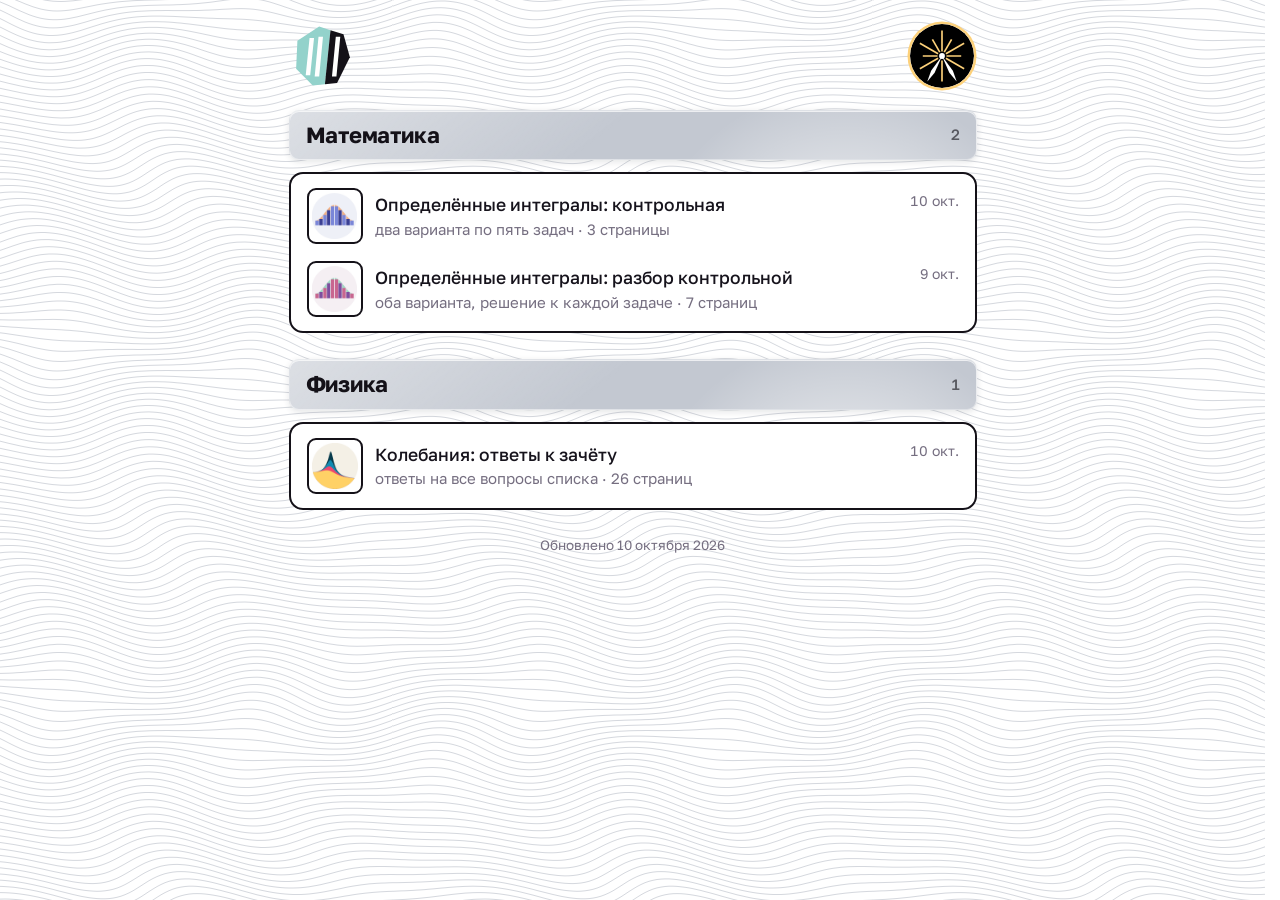
==== index.html @ 80a61cd0 "11-1: логотип «Кристалл» — плоский, гранёный, три прорези; третья единица на чёрной грани Co-Authore" ====
<!doctype html>
<html lang="ru">
<head>
<meta charset="utf-8">
<meta name="viewport" content="width=device-width, initial-scale=1, viewport-fit=cover">
<!-- Сайт для класса, ссылка ходит по чату: искать его поисковикам незачем. -->
<meta name="robots" content="noindex, nofollow">
<!-- Тема одна, светлая, как у «Лучезарности»: «only light» — чтобы Chrome
     на Android с тёмным режимом не перекрашивал страницу сам. -->
<meta name="color-scheme" content="only light">
<meta name="theme-color" content="#FFFFFF">
<title>11-1</title>
<!-- Логотип «Кристалл» (10.10.2026): плоский гранёный многоугольник,
     без круга, градиентов и тени. Косая грань делит его на бирюзу
     #93D2CB и чёрный; в бирюзе прорезаны две единицы, в чёрном — третья:
     грань стоит на месте дефиса в «11-1». Прорези залиты белым, а не
     вырезаны: сквозь дыры просвечивал бы муар. Иконка для домашнего
     экрана — тот же рисунок на белом квадрате.
     До него в тот же день были «Медаль» на чёрном, Bonum на платине,
     плоская бирюза в рамке и круг-плашка с бликом. -->
<link rel="icon" href="assets/logo.svg" type="image/svg+xml">
<link rel="apple-touch-icon" href="assets/icons/apple-touch-icon.png">
<link rel="preload" href="assets/fonts/golos-cyrillic.woff2" as="font" type="font/woff2" crossorigin>
<link rel="stylesheet" href="assets/style.css?v=7">
</head>
<body>
<div class="wrap">
  <header class="topbar">
    <!-- Оба логотипа — кнопки, а не ссылки: нажатие страницу не
         перезагружает (владелец, 10.10.2026), а только запускает
         анимацию. Рисунки встроены в разметку: приходят вместе со
         страницей и не мигают пустым местом. -->
    <button class="logo kristall-btn" type="button" aria-label="11-1">
      <!-- Тот же рисунок, что assets/logo.svg. -->
      <svg class="brand-logo kristall" viewBox="0 0 100 100" aria-hidden="true" focusable="false">
        <g transform="translate(-2 0)">
          <path fill="#93D2CB" d="M46 4L63.7 9.6L55 94L36 96L10 70L12 26Z"/>
          <path fill="#141118" d="M63.7 9.6L84 16L94 52L74 92L55 94Z"/>
          <path fill="#FFFFFF" d="M25 80L32 80L38 22L31 22ZM39 82L46 82L52 20L45 20ZM66 82L73 82L79 20L72 20Z"/>
        </g>
      </svg>
    </button>
    <!-- Надписи рядом с логотипами нет (владелец, 10.10.2026): 11-1 —
         в самом логотипе, тремя прорезями. Заголовок остаётся для
         читалки экрана. -->
    <h1 class="sr-only">11-1 — работы и разборы для класса</h1>
    <!-- Знак «Лучезарности» — справа, как в шапке контрольной: он стоит
         на всём, что делает владелец. Эталон — manim/kanal/logo.svg
         в knowledge, перенесён как есть. При нажатии лучи вспыхивают —
         та же анимация, что на самой «Лучезарности». -->
    <button class="logo znak-btn" type="button" aria-label="Лучезарность">
      <svg class="brand-logo znak" viewBox="0 0 100 100" aria-hidden="true" focusable="false">
        <circle cx="50" cy="50" r="50" fill="#000"/>
        <g class="znak-rays" stroke="#FDD17A" stroke-width="2.6">
          <line x1="50.0" y1="57.0" x2="50.0" y2="90.0"/>
          <line x1="56.1" y1="53.5" x2="84.6" y2="70.0"/>
          <line x1="57.0" y1="50.0" x2="80.0" y2="50.0"/>
          <line x1="56.1" y1="46.5" x2="84.6" y2="30.0"/>
          <line x1="53.5" y1="43.9" x2="65.0" y2="24.0"/>
          <line x1="50.0" y1="43.0" x2="50.0" y2="10.0"/>
          <line x1="46.5" y1="43.9" x2="35.0" y2="24.0"/>
          <line x1="43.9" y1="46.5" x2="15.4" y2="30.0"/>
          <line x1="43.0" y1="50.0" x2="20.0" y2="50.0"/>
          <line x1="43.9" y1="53.5" x2="15.4" y2="70.0"/>
        </g>
        <polygon points="50.0,50.0 61.5,76.3 73.0,89.8 67.0,73.1" fill="#fff"/>
        <polygon points="50.0,50.0 33.0,73.1 27.0,89.8 38.5,76.3" fill="#fff"/>
        <circle cx="50" cy="50" r="4.5" fill="#fff"/>
      </svg>
    </button>
  </header>

  <!-- Каркас виден, пока скрипт ходит за индексом: пустая страница на это
       время читается как зависание. Скрипт заменит его содержимым. -->
  <main id="main">
    <div class="skeleton" aria-hidden="true">
      <span class="skel-head"></span>
      <span class="skel-row"></span>
      <span class="skel-row"></span>
    </div>
  </main>

  <footer class="foot" id="foot"></footer>
</div>
<script defer src="assets/app.js?v=3"></script>
</body>
</html>
---- assets/style.css ----
/* 11-1 — оформление «Бумага», как у «Лучезарности» (web/styles/bumaga.md
   в knowledge). Отсюда взято нужное одной странице: белый лист с муаром,
   чёрная обводка всего, кроме металла, платиновые плашки разделов, Golos
   крупно, жирным — только заголовки. Свободны в цвете только обложки
   документов. Тема одна, светлая. */

:root {
  color-scheme: only light;

  --plane: #FFFFFF;
  --surface: #FFFFFF;
  --ink: #16131C;
  --ink-muted: #756E80;
  --quiet: rgba(22, 19, 28, 0.055);
  --line: #D6D3DA;
  --gold-logo: #FDD17A;

  /* Платина — плашки разделов и линии муара. */
  --plat: #D5D8DE;
  --plat-plate: #C3C8D1;

  --black: #141118;
  --frame: 2.5px solid var(--black);
  --frame-sm: 2px solid var(--black);

  --radius: 14px;
  --radius-sm: 10px;
  --tap: 44px;

  --font-ui: "Golos Text", "Segoe UI Variable Text", system-ui, -apple-system,
             "Segoe UI", Roboto, sans-serif;
}

/* Golos Text, свой файл рядом. Кириллический берётся всегда, латинский —
   только если попадётся латиница. */
@font-face {
  font-family: "Golos Text";
  src: url("fonts/golos-cyrillic.woff2") format("woff2");
  font-weight: 400 700;
  font-style: normal;
  font-display: swap;
  unicode-range: U+0301, U+0400-045F, U+0490-0491, U+04B0-04B1, U+2116;
}

@font-face {
  font-family: "Golos Text";
  src: url("fonts/golos-latin.woff2") format("woff2");
  font-weight: 400 700;
  font-style: normal;
  font-display: swap;
  unicode-range: U+0000-00FF, U+0131, U+0152-0153, U+02BB-02BC, U+02C6, U+02DA,
                 U+02DC, U+0304, U+0308, U+0329, U+2000-206F, U+20AC, U+2122,
                 U+2191, U+2193, U+2212, U+2215, U+FEFF, U+FFFD;
}

* {
  box-sizing: border-box;
  -webkit-tap-highlight-color: rgba(0, 0, 0, 0);
}

:focus:not(:focus-visible) { outline: none; }

html, body { margin: 0; padding: 0; }

/* Фон — муар орденской ленты платиновыми линиями, плитка 480 на 360
   из репозитория «Лучезарности» (tools/muar.py там). По середине окна,
   чтобы поля слева и справа были одинаковыми. */
html {
  scrollbar-gutter: stable;
  background-color: var(--plane);
  background-image: url("muar.svg");
  background-size: 480px 360px;
  background-position: 50% 0;
}

body {
  color: var(--ink);
  font-family: var(--font-ui);
  font-size: 17px;
  line-height: 1.45;
  -webkit-text-size-adjust: 100%;
}

.wrap {
  max-width: 720px;
  margin: 0 auto;
  padding: 0 16px 48px;
}

/* ── шапка ─────────────────────────────────────────────── */

/* Шапка — два знака и ничего больше: слева логотип 11-1, справа знак
   «Лучезарности», как в шапке контрольной. Надписи рядом нет. */
.topbar {
  display: flex;
  align-items: center;
  justify-content: space-between;
  gap: 16px;
  padding: 24px 2.5px 22px;
}

.sr-only {
  position: absolute;
  width: 1px;
  height: 1px;
  margin: -1px;
  overflow: hidden;
  clip: rect(0 0 0 0);
  white-space: nowrap;
}

/* Логотипы — кнопки без собственного вида: нажатие ничего не открывает
   и не перезагружает, только запускает анимацию (класс tap ставит
   app.js). Цель касания — сам рисунок. */
.logo {
  display: block;
  flex: none;
  margin: 0;
  padding: 0;
  border: 0;
  border-radius: 10px;
  background: none;
  line-height: 0;
  cursor: pointer;
  -webkit-user-select: none;
  user-select: none;
}

.logo:focus-visible { outline: 2px solid var(--ink); outline-offset: 6px; }

.brand-logo {
  display: block;
  width: 64px;
  height: 64px;
}

/* Логотип сайта плоский: ни тени, ни рамки, ни круга — форма
   задана самим рисунком. Круглая кнопка только у знака. */
.znak-btn { border-radius: 50%; }

/* Жёлтое кольцо цвета лучей — только у знака и только на сайте,
   у самого знака его нет: так же, как на «Лучезарности». */
.znak { border-radius: 50%; box-shadow: 0 0 0 2.5px var(--gold-logo); }

/* Нажатие на знак — та же вспышка, что на «Лучезарности»: лучи разом
   вытягиваются от центра, толще и светлее, кольцо на миг толще,
   за 0,7 секунды всё возвращается. Поворота нет: он загнал бы луч
   на ноги «Л». */
.znak-rays { transform-origin: 50px 50px; }
.znak-btn.tap .znak-rays { animation: rays-flash .7s cubic-bezier(.2, .8, .3, 1); }
.znak-btn.tap .znak { animation: ring-flash .7s cubic-bezier(.2, .8, .3, 1); }

@keyframes rays-flash {
  0%   { transform: scale(1);   stroke: #FDD17A; stroke-width: 2.6; }
  30%  { transform: scale(1.2); stroke: #FFF2C6; stroke-width: 3.9; }
  100% { transform: scale(1);   stroke: #FDD17A; stroke-width: 2.6; }
}

@keyframes ring-flash {
  0%   { box-shadow: 0 0 0 2.5px var(--gold-logo); }
  30%  { box-shadow: 0 0 0 4px var(--gold-logo); }
  100% { box-shadow: 0 0 0 2.5px var(--gold-logo); }
}

/* Нажатие на логотип 11-1 — кристалл поворачивают в руке: он
   качается влево, вправо и встаёт на место за те же 0,7 секунды.
   Ни блеска, ни свечения — рисунок плоский и остаётся плоским. */
.kristall { transform-origin: 50% 50%; }
.kristall-btn.tap .kristall { animation: tilt .7s cubic-bezier(.3, .1, .3, 1); }

@keyframes tilt {
  0%   { transform: rotate(0deg); }
  30%  { transform: rotate(-14deg); }
  65%  { transform: rotate(6deg); }
  100% { transform: rotate(0deg); }
}

@media (prefers-reduced-motion: reduce) {
  .logo.tap * { animation: none !important; }
}

/* ── разделы ───────────────────────────────────────────── */

.block { margin-bottom: 26px; }

/* Заголовок раздела — платиновая плашка: заливка, косой блик, светлое
   пятно в правом углу, серая тень. Металл не обводится. */
.block-head {
  position: relative;
  overflow: hidden;
  isolation: isolate;
  display: flex;
  align-items: center;
  gap: 10px;
  margin: 0 0 12px;
  padding: 11px 16px;
  border: 1px solid rgba(255, 255, 255, 0.45);
  border-radius: var(--radius-sm);
  background-color: var(--plat-plate);
  background-image: linear-gradient(142deg, rgba(255, 255, 255, 0.42), rgba(255, 255, 255, 0) 46%);
  box-shadow: 0 2px 6px rgba(40, 46, 60, 0.12), 0 22px 44px -26px rgba(40, 46, 60, 0.5),
              inset 0 1px 0 rgba(255, 255, 255, 0.7);
  color: var(--black);
}

.block-head::after {
  content: "";
  position: absolute;
  z-index: -1;
  top: -70%;
  right: -12%;
  width: 62%;
  padding-bottom: 62%;
  border-radius: 50%;
  background: radial-gradient(circle, rgba(255, 255, 255, 0.95), transparent 68%);
  pointer-events: none;
}

.block-head h2 {
  margin: 0;
  font-size: 22px;
  font-weight: 700;
  letter-spacing: -0.01em;
  line-height: 1.2;
}

.block-count {
  margin-left: auto;
  color: rgba(20, 17, 24, 0.62);
  font-size: 15px;
  font-weight: 500;
  font-variant-numeric: tabular-nums;
}

/* Лист со строками — белый, в толстой чёрной обводке. */
.panel {
  display: grid;
  gap: 1px;
  padding: 6px;
  background: var(--surface);
  border: var(--frame);
  border-radius: var(--radius);
}

/* ── строка документа ──────────────────────────────────── */

.row {
  display: flex;
  align-items: center;
  gap: 12px;
  min-height: var(--tap);
  padding: 8px 10px;
  border-radius: var(--radius-sm);
  color: inherit;
  text-decoration: none;
  transition: background-color .14s ease;
}

.row:hover { background: var(--quiet); }
.row:focus-visible { outline: 2px solid var(--black); outline-offset: -2px; }

.row-label {
  flex: 1 1 auto;
  min-width: 0;
  display: flex;
  flex-direction: column;
  gap: 1px;
  font-size: 17.5px;
  font-weight: 500;
  overflow-wrap: anywhere;
}

.row-sub {
  color: var(--ink-muted);
  font-size: 15px;
  font-weight: 400;
}

/* Дата — справа, тихо, цифры одной ширины. */
.row-aside {
  flex: none;
  align-self: flex-start;
  margin-top: 3px;
  color: var(--ink-muted);
  font-size: 14px;
  font-variant-numeric: tabular-nums;
  white-space: nowrap;
}

/* Миниатюра — иллюстрация с титула в чёрной рамке, квадрат с белым полем
   внутри, как паспарту: рисунок вписан целиком. У документа без обложки
   её нет — на её месте пустое место той же ширины с точкой, чтобы
   названия стояли по одной линии. */
.thumb, .nothumb {
  display: block;
  flex: none;
  width: 56px;
  height: 56px;
}

.thumb {
  padding: 3px;
  border: var(--frame-sm);
  border-radius: 9px;
  background: var(--surface);
  object-fit: contain;
}

.nothumb { display: grid; place-items: center; }

.nothumb::before {
  content: "";
  width: 8px;
  height: 8px;
  border-radius: 50%;
  background: #8A8494;
}

/* ── пустое, каркас, подвал ────────────────────────────── */

/* Пустой раздел — белая карточка с пунктиром: место есть, содержимого нет. */
.empty {
  padding: 18px 16px;
  border: 2px dashed var(--line);
  border-radius: var(--radius);
  background: var(--surface);
  color: var(--ink-muted);
}

.skeleton { display: grid; gap: 12px; }

.skeleton span {
  display: block;
  border-radius: var(--radius-sm);
  background: var(--quiet);
}

.skel-head { height: 48px; }
.skel-row { height: 72px; }

.foot {
  margin-top: 8px;
  color: var(--ink-muted);
  font-size: 13.5px;
  text-align: center;
}

@media (max-width: 420px) {
  .row { gap: 10px; padding: 8px 6px; }
  .thumb, .nothumb { width: 48px; height: 48px; }
}
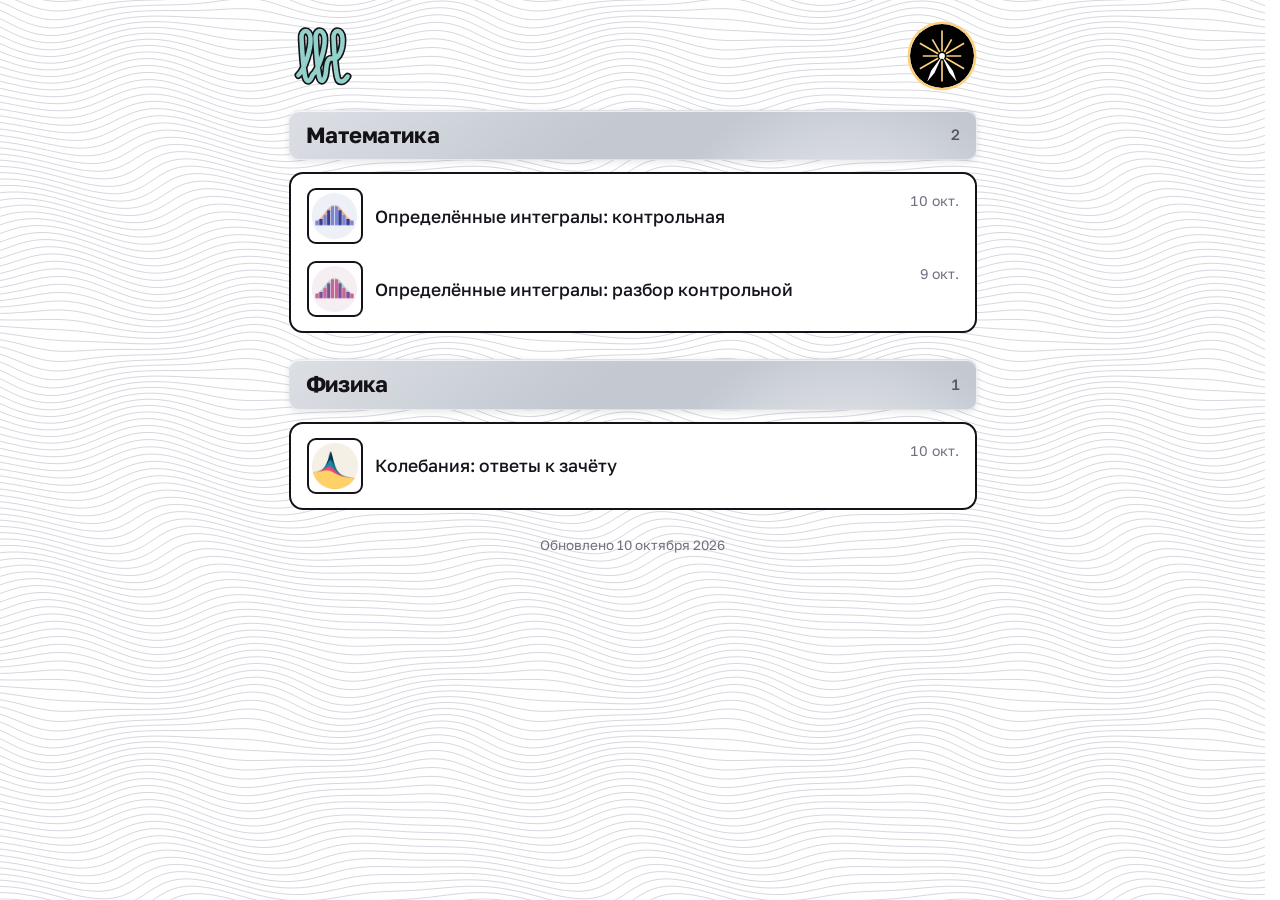
==== commit 7fac97b6: "11-1: логотип «Петли» — 11-1 прописью одной бирюзовой линией в чёрной обводке, при нажатии прописыва" ====
--- a/index.html
+++ b/index.html
@@ -10,18 +10,18 @@
 <meta name="color-scheme" content="only light">
 <meta name="theme-color" content="#FFFFFF">
 <title>11-1</title>
-<!-- Логотип «Кристалл» (10.10.2026): плоский гранёный многоугольник,
-     без круга, градиентов и тени. Косая грань делит его на бирюзу
-     #93D2CB и чёрный; в бирюзе прорезаны две единицы, в чёрном — третья:
-     грань стоит на месте дефиса в «11-1». Прорези залиты белым, а не
-     вырезаны: сквозь дыры просвечивал бы муар. Иконка для домашнего
-     экрана — тот же рисунок на белом квадрате.
+<!-- Логотип «Петли» (10.10.2026): 11-1 прописью, одной непрерывной
+     линией — три петли «l», между второй и третьей связка поднимается
+     на середину высоты и идёт ровно: это дефис. Линия бирюзовая #93D2CB
+     в чёрной обводке, как всё на «Бумаге»; обводка — та же линия
+     толще, под бирюзовой. Иконка для домашнего экрана — тот же рисунок
+     на белом квадрате.
      До него в тот же день были «Медаль» на чёрном, Bonum на платине,
-     плоская бирюза в рамке и круг-плашка с бликом. -->
+     плоская бирюза в рамке, круг-плашка с бликом и «Кристалл». -->
 <link rel="icon" href="assets/logo.svg" type="image/svg+xml">
 <link rel="apple-touch-icon" href="assets/icons/apple-touch-icon.png">
 <link rel="preload" href="assets/fonts/golos-cyrillic.woff2" as="font" type="font/woff2" crossorigin>
-<link rel="stylesheet" href="assets/style.css?v=7">
+<link rel="stylesheet" href="assets/style.css?v=8">
 </head>
 <body>
 <div class="wrap">
@@ -30,18 +30,19 @@
          перезагружает (владелец, 10.10.2026), а только запускает
          анимацию. Рисунки встроены в разметку: приходят вместе со
          страницей и не мигают пустым местом. -->
-    <button class="logo kristall-btn" type="button" aria-label="11-1">
-      <!-- Тот же рисунок, что assets/logo.svg. -->
-      <svg class="brand-logo kristall" viewBox="0 0 100 100" aria-hidden="true" focusable="false">
-        <g transform="translate(-2 0)">
-          <path fill="#93D2CB" d="M46 4L63.7 9.6L55 94L36 96L10 70L12 26Z"/>
-          <path fill="#141118" d="M63.7 9.6L84 16L94 52L74 92L55 94Z"/>
-          <path fill="#FFFFFF" d="M25 80L32 80L38 22L31 22ZM39 82L46 82L52 20L45 20ZM66 82L73 82L79 20L72 20Z"/>
+    <button class="logo petli-btn" type="button" aria-label="11-1">
+      <!-- Тот же рисунок, что assets/logo.svg. pathLength="1" — длина
+           линии в долях: анимация прописывает её от 0 до 1, не зная
+           настоящей длины. -->
+      <svg class="brand-logo petli" viewBox="0 0 100 100" aria-hidden="true" focusable="false">
+        <g transform="translate(2.5 0)" fill="none" stroke-linecap="round" stroke-linejoin="round">
+          <path class="petli-line" pathLength="1" stroke="#141118" stroke-width="12" d="M9 80 C18 72 29 40 28 22 C27 7 12 7 14 24 C15 44 17 72 20 84 C22 92 28 90 31 80 C40 72 51 40 50 22 C49 7 34 7 36 24 C37 44 39 72 42 84 C44 92 50 90 52 76 C53 62 55 54 60 54 H65 C72 54 79 40 78 22 C77 7 62 7 64 24 C65 44 67 72 70 84 C72 92 80 92 86 82"/>
+          <path class="petli-line" pathLength="1" stroke="#93D2CB" stroke-width="7" d="M9 80 C18 72 29 40 28 22 C27 7 12 7 14 24 C15 44 17 72 20 84 C22 92 28 90 31 80 C40 72 51 40 50 22 C49 7 34 7 36 24 C37 44 39 72 42 84 C44 92 50 90 52 76 C53 62 55 54 60 54 H65 C72 54 79 40 78 22 C77 7 62 7 64 24 C65 44 67 72 70 84 C72 92 80 92 86 82"/>
         </g>
       </svg>
     </button>
     <!-- Надписи рядом с логотипами нет (владелец, 10.10.2026): 11-1 —
-         в самом логотипе, тремя прорезями. Заголовок остаётся для
+         в самом логотипе, тремя петлями. Заголовок остаётся для
          читалки экрана. -->
     <h1 class="sr-only">11-1 — работы и разборы для класса</h1>
     <!-- Знак «Лучезарности» — справа, как в шапке контрольной: он стоит
@@ -82,6 +83,6 @@
 
   <footer class="foot" id="foot"></footer>
 </div>
-<script defer src="assets/app.js?v=3"></script>
+<script defer src="assets/app.js?v=4"></script>
 </body>
 </html>
--- a/assets/style.css
+++ b/assets/style.css
@@ -162,17 +162,18 @@
   100% { box-shadow: 0 0 0 2.5px var(--gold-logo); }
 }
 
-/* Нажатие на логотип 11-1 — кристалл поворачивают в руке: он
-   качается влево, вправо и встаёт на место за те же 0,7 секунды.
-   Ни блеска, ни свечения — рисунок плоский и остаётся плоским. */
-.kristall { transform-origin: 50% 50%; }
-.kristall-btn.tap .kristall { animation: tilt .7s cubic-bezier(.3, .1, .3, 1); }
-
-@keyframes tilt {
-  0%   { transform: rotate(0deg); }
-  30%  { transform: rotate(-14deg); }
-  65%  { transform: rotate(6deg); }
-  100% { transform: rotate(0deg); }
+/* Нажатие на логотип 11-1 — линия прописывается заново, одним
+   росчерком слева направо, как пишут от руки. Штрих — вся линия
+   (pathLength="1" в разметке), сдвиг штриха с 1 до 0 открывает её
+   от начала к концу. Обводка и бирюза идут вместе: кончик пера
+   остаётся обведённым. Дольше лучей знака — 1,1 секунды: за 0,7
+   росчерк выглядел бы мельканием. */
+.petli-line { stroke-dasharray: 1 1; stroke-dashoffset: 0; }
+.petli-btn.tap .petli-line { animation: write 1.1s cubic-bezier(.45, .05, .35, 1); }
+
+@keyframes write {
+  0%   { stroke-dashoffset: 1; }
+  100% { stroke-dashoffset: 0; }
 }
 
 @media (prefers-reduced-motion: reduce) {
@@ -232,6 +233,10 @@
   font-variant-numeric: tabular-nums;
 }
 
+/* Под плашкой — листы и карточки групп столбиком. Зазор 12, как между
+   обведёнными карточками на «Лучезарности»: при 8 рамки слипались. */
+.stack { display: grid; gap: 12px; }
+
 /* Лист со строками — белый, в толстой чёрной обводке. */
 .panel {
   display: grid;
@@ -240,6 +245,90 @@
   background: var(--surface);
   border: var(--frame);
   border-radius: var(--radius);
+}
+
+/* ── группа: работа и то, что к ней ────────────────────── */
+
+/* Тот же белый лист в обводке, что у строк: в закрытом виде группа —
+   карточка с шевроном. Строки внутри — на этом же листе, отделены
+   от шапки тонкой чертой, а не рамкой. Так же устроены группы
+   на «Лучезарности». */
+.set {
+  background: var(--surface);
+  border: var(--frame);
+  border-radius: var(--radius);
+}
+
+/* Без переноса: на телефоне длинное название переносится внутри себя,
+   а число файлов и шеврон остаются справа на месте. С переносом
+   шеврон съезжал на отдельную строку под названием. */
+.set-head {
+  display: flex;
+  align-items: center;
+  gap: 10px;
+  min-height: var(--tap);
+  padding: 13px 16px;
+  border-radius: var(--radius);
+  list-style: none;
+  cursor: pointer;
+  -webkit-user-select: none;
+  user-select: none;
+}
+
+/* Родной треугольник прячем: шеврон справа рисуется сам и поворачивается. */
+.set-head::-webkit-details-marker { display: none; }
+.set-head::marker { content: ""; }
+.set-head:focus-visible { outline: 2px solid var(--black); outline-offset: -2px; }
+
+/* Заголовок группы — 19 жирным, как группы на «Бумаге». */
+.set-title {
+  flex: 1 1 auto;
+  min-width: 0;
+  color: var(--black);
+  font-size: 19px;
+  font-weight: 700;
+  line-height: 1.25;
+  overflow-wrap: anywhere;
+}
+
+.set-meta {
+  margin-left: auto;
+  color: var(--ink-muted);
+  font-size: 14.5px;
+  font-weight: 500;
+  font-variant-numeric: tabular-nums;
+  white-space: nowrap;
+}
+
+/* Шеврон — уголок из двух рамок. Вниз — закрыто, вверх — открыто:
+   стрелка показывает, куда поедет содержимое. */
+.chev {
+  flex: none;
+  width: 8px;
+  height: 8px;
+  margin: 0 3px 3px 2px;
+  border-right: 2px solid var(--ink-muted);
+  border-bottom: 2px solid var(--ink-muted);
+  transform: rotate(45deg);
+  transition: transform .16s ease;
+}
+
+.set[open] > .set-head .chev { transform: translateY(3px) rotate(225deg); }
+
+.set-body {
+  display: grid;
+  gap: 1px;
+  margin: 0 6px;
+  padding: 6px 0;
+  border-top: 1px solid var(--line);
+}
+
+/* Строка в группе — в одну строку, и дата стоит вровень с подписью,
+   а не прижата к верху, как у строк с категорией под названием. */
+.set-body .row-aside { align-self: center; margin-top: 0; }
+
+@media (prefers-reduced-motion: reduce) {
+  .chev { transition: none; }
 }
 
 /* ── строка документа ──────────────────────────────────── */
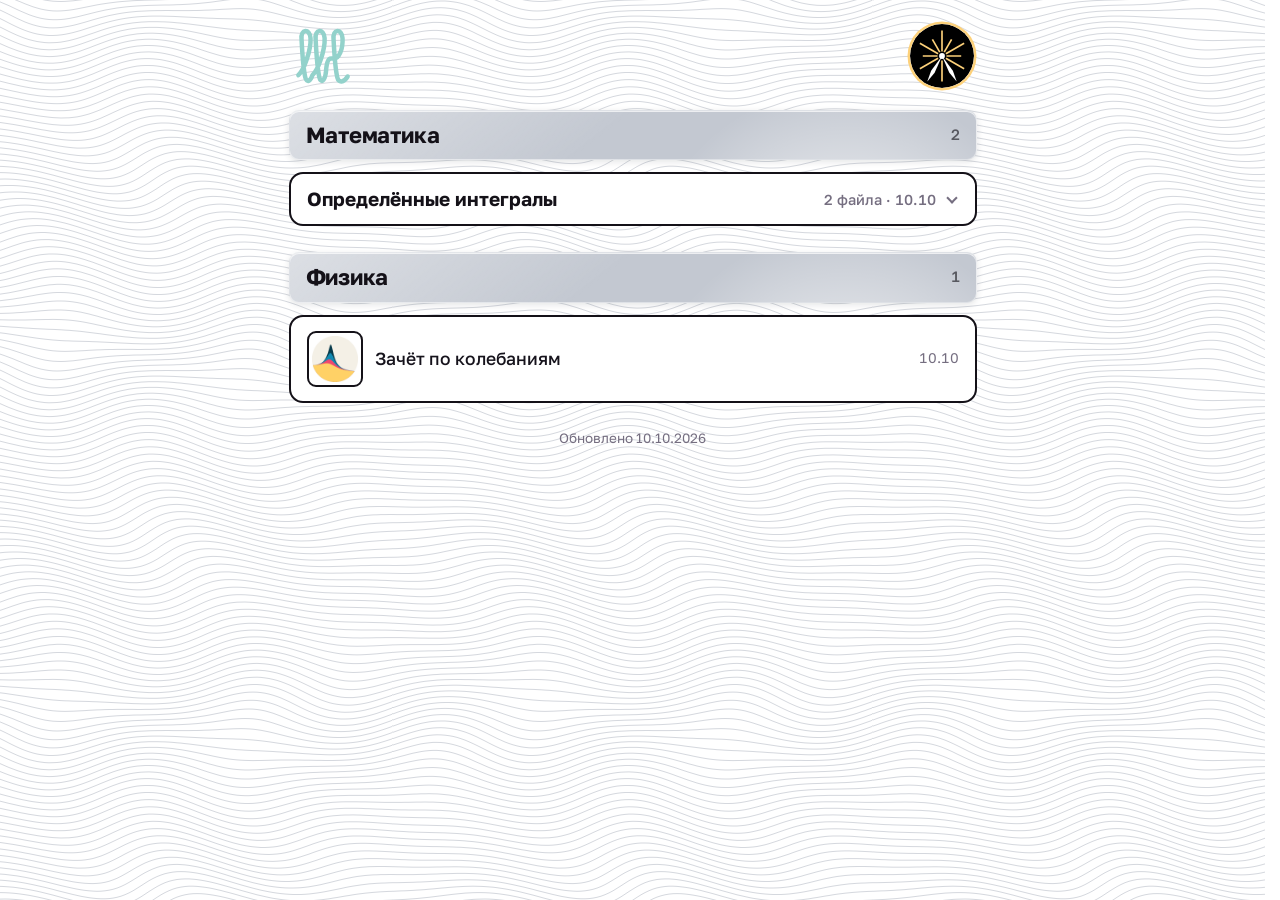
==== commit 8399d0ed: "11-1: логотип без обводки, даты числами, у зачёта по колебаниям нет подписи Co-Authored-By: Claude O" ====
--- a/index.html
+++ b/index.html
@@ -12,16 +12,15 @@
 <title>11-1</title>
 <!-- Логотип «Петли» (10.10.2026): 11-1 прописью, одной непрерывной
      линией — три петли «l», между второй и третьей связка поднимается
-     на середину высоты и идёт ровно: это дефис. Линия бирюзовая #93D2CB
-     в чёрной обводке, как всё на «Бумаге»; обводка — та же линия
-     толще, под бирюзовой. Иконка для домашнего экрана — тот же рисунок
-     на белом квадрате.
+     на середину высоты и идёт ровно: это дефис. Линия бирюзовая #93D2CB,
+     без обводки: чёрную обводку сняли в тот же день (владелец). Иконка
+     для домашнего экрана — тот же рисунок на белом квадрате.
      До него в тот же день были «Медаль» на чёрном, Bonum на платине,
      плоская бирюза в рамке, круг-плашка с бликом и «Кристалл». -->
 <link rel="icon" href="assets/logo.svg" type="image/svg+xml">
 <link rel="apple-touch-icon" href="assets/icons/apple-touch-icon.png">
 <link rel="preload" href="assets/fonts/golos-cyrillic.woff2" as="font" type="font/woff2" crossorigin>
-<link rel="stylesheet" href="assets/style.css?v=8">
+<link rel="stylesheet" href="assets/style.css?v=9">
 </head>
 <body>
 <div class="wrap">
@@ -36,7 +35,6 @@
            настоящей длины. -->
       <svg class="brand-logo petli" viewBox="0 0 100 100" aria-hidden="true" focusable="false">
         <g transform="translate(2.5 0)" fill="none" stroke-linecap="round" stroke-linejoin="round">
-          <path class="petli-line" pathLength="1" stroke="#141118" stroke-width="12" d="M9 80 C18 72 29 40 28 22 C27 7 12 7 14 24 C15 44 17 72 20 84 C22 92 28 90 31 80 C40 72 51 40 50 22 C49 7 34 7 36 24 C37 44 39 72 42 84 C44 92 50 90 52 76 C53 62 55 54 60 54 H65 C72 54 79 40 78 22 C77 7 62 7 64 24 C65 44 67 72 70 84 C72 92 80 92 86 82"/>
           <path class="petli-line" pathLength="1" stroke="#93D2CB" stroke-width="7" d="M9 80 C18 72 29 40 28 22 C27 7 12 7 14 24 C15 44 17 72 20 84 C22 92 28 90 31 80 C40 72 51 40 50 22 C49 7 34 7 36 24 C37 44 39 72 42 84 C44 92 50 90 52 76 C53 62 55 54 60 54 H65 C72 54 79 40 78 22 C77 7 62 7 64 24 C65 44 67 72 70 84 C72 92 80 92 86 82"/>
         </g>
       </svg>
@@ -83,6 +81,6 @@
 
   <footer class="foot" id="foot"></footer>
 </div>
-<script defer src="assets/app.js?v=4"></script>
+<script defer src="assets/app.js?v=5"></script>
 </body>
 </html>
--- a/assets/style.css
+++ b/assets/style.css
@@ -165,8 +165,7 @@
 /* Нажатие на логотип 11-1 — линия прописывается заново, одним
    росчерком слева направо, как пишут от руки. Штрих — вся линия
    (pathLength="1" в разметке), сдвиг штриха с 1 до 0 открывает её
-   от начала к концу. Обводка и бирюза идут вместе: кончик пера
-   остаётся обведённым. Дольше лучей знака — 1,1 секунды: за 0,7
+   от начала к концу. Дольше лучей знака — 1,1 секунды: за 0,7
    росчерк выглядел бы мельканием. */
 .petli-line { stroke-dasharray: 1 1; stroke-dashoffset: 0; }
 .petli-btn.tap .petli-line { animation: write 1.1s cubic-bezier(.45, .05, .35, 1); }
@@ -323,9 +322,10 @@
   border-top: 1px solid var(--line);
 }
 
-/* Строка в группе — в одну строку, и дата стоит вровень с подписью,
-   а не прижата к верху, как у строк с категорией под названием. */
-.set-body .row-aside { align-self: center; margin-top: 0; }
+/* Строка в одну строку — в группе или без категории — и дата стоит
+   вровень с подписью, а не прижата к верху, как у строк с категорией
+   под названием. Класс ставит app.js. */
+.row-one .row-aside { align-self: center; margin-top: 0; }
 
 @media (prefers-reduced-motion: reduce) {
   .chev { transition: none; }
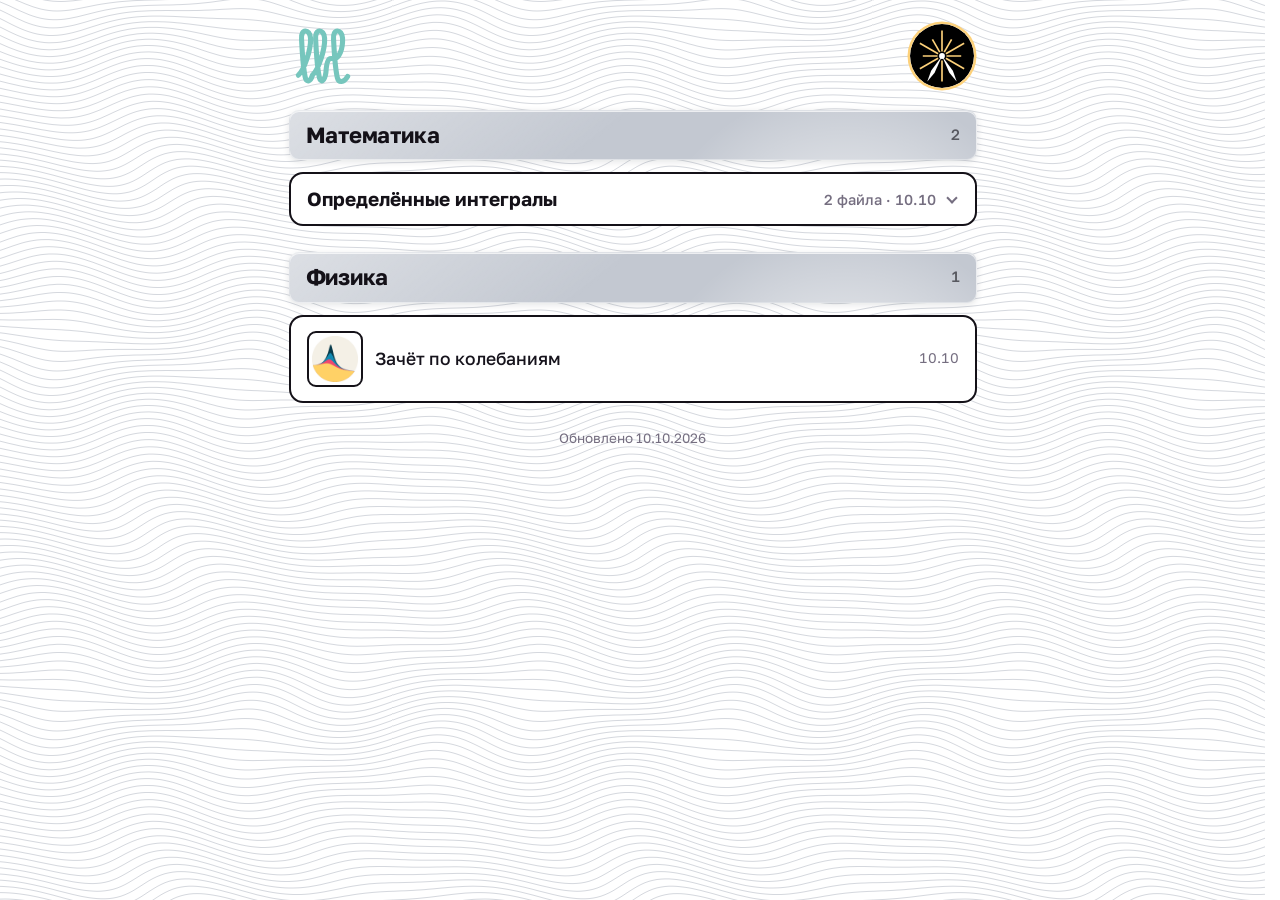
==== commit be5f7751: "11-1: логотип — линия толще и темнее, #76C6BD в 8 Co-Authored-By: Claude Opus 5.5 <noreply@anthropic" ====
--- a/index.html
+++ b/index.html
@@ -12,9 +12,11 @@
 <title>11-1</title>
 <!-- Логотип «Петли» (10.10.2026): 11-1 прописью, одной непрерывной
      линией — три петли «l», между второй и третьей связка поднимается
-     на середину высоты и идёт ровно: это дефис. Линия бирюзовая #93D2CB,
-     без обводки: чёрную обводку сняли в тот же день (владелец). Иконка
-     для домашнего экрана — тот же рисунок на белом квадрате.
+     на середину высоты и идёт ровно: это дефис. Линия бирюзовая #76C6BD,
+     толщина 8, без обводки: чёрную обводку сняли в тот же день, а линию
+     сделали толще и темнее прежней #93D2CB в 7 (владелец). Толще 8 петли
+     слипаются — дальше только раздвигать сам рисунок. Иконка для
+     домашнего экрана — тот же рисунок на белом квадрате.
      До него в тот же день были «Медаль» на чёрном, Bonum на платине,
      плоская бирюза в рамке, круг-плашка с бликом и «Кристалл». -->
 <link rel="icon" href="assets/logo.svg" type="image/svg+xml">
@@ -35,7 +37,7 @@
            настоящей длины. -->
       <svg class="brand-logo petli" viewBox="0 0 100 100" aria-hidden="true" focusable="false">
         <g transform="translate(2.5 0)" fill="none" stroke-linecap="round" stroke-linejoin="round">
-          <path class="petli-line" pathLength="1" stroke="#93D2CB" stroke-width="7" d="M9 80 C18 72 29 40 28 22 C27 7 12 7 14 24 C15 44 17 72 20 84 C22 92 28 90 31 80 C40 72 51 40 50 22 C49 7 34 7 36 24 C37 44 39 72 42 84 C44 92 50 90 52 76 C53 62 55 54 60 54 H65 C72 54 79 40 78 22 C77 7 62 7 64 24 C65 44 67 72 70 84 C72 92 80 92 86 82"/>
+          <path class="petli-line" pathLength="1" stroke="#76C6BD" stroke-width="8" d="M9 80 C18 72 29 40 28 22 C27 7 12 7 14 24 C15 44 17 72 20 84 C22 92 28 90 31 80 C40 72 51 40 50 22 C49 7 34 7 36 24 C37 44 39 72 42 84 C44 92 50 90 52 76 C53 62 55 54 60 54 H65 C72 54 79 40 78 22 C77 7 62 7 64 24 C65 44 67 72 70 84 C72 92 80 92 86 82"/>
         </g>
       </svg>
     </button>
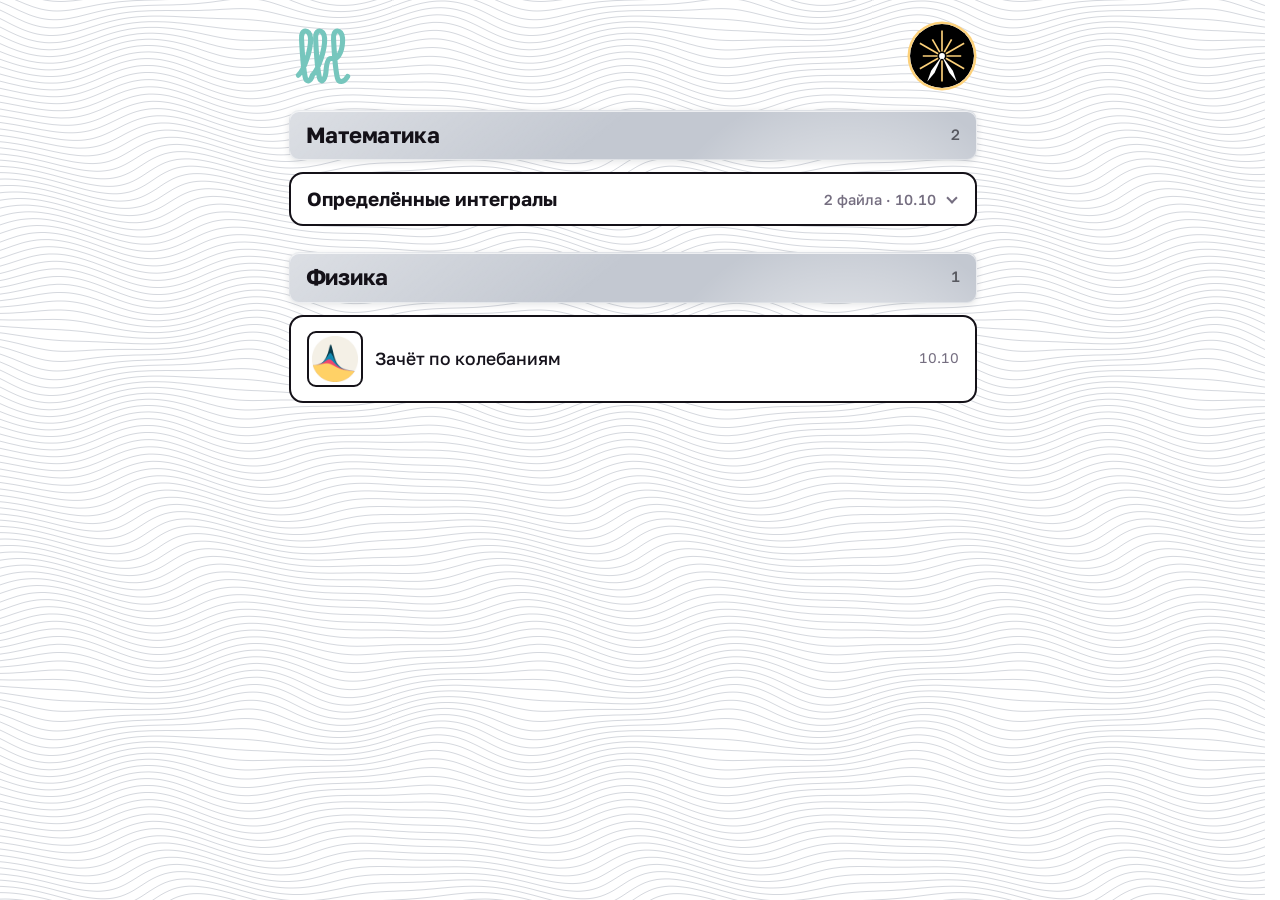
==== commit 9754f304: "11-1: пометка «исправлено», манифест для Android, без подвала «Обновлено» Co-Authored-By: Claude Opu" ====
--- a/index.html
+++ b/index.html
@@ -21,8 +21,11 @@
      плоская бирюза в рамке, круг-плашка с бликом и «Кристалл». -->
 <link rel="icon" href="assets/logo.svg" type="image/svg+xml">
 <link rel="apple-touch-icon" href="assets/icons/apple-touch-icon.png">
+<!-- Манифест — для Android: без него Chrome при «Добавить на главный
+     экран» берёт имя и иконку наугад. Устроен как у «Лучезарности». -->
+<link rel="manifest" href="manifest.webmanifest">
 <link rel="preload" href="assets/fonts/golos-cyrillic.woff2" as="font" type="font/woff2" crossorigin>
-<link rel="stylesheet" href="assets/style.css?v=9">
+<link rel="stylesheet" href="assets/style.css?v=10">
 </head>
 <body>
 <div class="wrap">
@@ -80,9 +83,9 @@
       <span class="skel-row"></span>
     </div>
   </main>
-
-  <footer class="foot" id="foot"></footer>
+  <!-- Подвала с «Обновлено …» нет (владелец, 10.10.2026): дата и так
+       стоит у каждой строки. -->
 </div>
-<script defer src="assets/app.js?v=5"></script>
+<script defer src="assets/app.js?v=6"></script>
 </body>
 </html>
--- a/assets/style.css
+++ b/assets/style.css
@@ -279,10 +279,18 @@
 .set-head::marker { content: ""; }
 .set-head:focus-visible { outline: 2px solid var(--black); outline-offset: -2px; }
 
+/* Название группы и под ним, если есть, пометка «исправлено». */
+.set-label {
+  flex: 1 1 auto;
+  min-width: 0;
+  display: flex;
+  flex-direction: column;
+  align-items: flex-start;
+  gap: 4px;
+}
+
 /* Заголовок группы — 19 жирным, как группы на «Бумаге». */
 .set-title {
-  flex: 1 1 auto;
-  min-width: 0;
   color: var(--black);
   font-size: 19px;
   font-weight: 700;
@@ -365,6 +373,33 @@
   font-weight: 400;
 }
 
+/* Исправление: белая пилюля в чёрной обводке 2 — так на «Бумаге»
+   выглядят все пометки, — рядом серым, что исправлено. Цвета
+   своего нет: строгий набор «Бумаги» тревожного цвета не держит,
+   и пометку выделяет рамка. */
+.row-fix {
+  display: flex;
+  flex-wrap: wrap;
+  align-items: baseline;
+  gap: 2px 8px;
+  margin-top: 4px;
+  color: var(--ink-muted);
+  font-size: 15px;
+  font-weight: 400;
+}
+
+.fix-pill {
+  flex: none;
+  padding: 0 8px;
+  border: var(--frame-sm);
+  border-radius: 999px;
+  background: var(--surface);
+  color: var(--black);
+  font-size: 13px;
+  font-weight: 600;
+  line-height: 1.5;
+}
+
 /* Дата — справа, тихо, цифры одной ширины. */
 .row-aside {
   flex: none;
@@ -405,7 +440,7 @@
   background: #8A8494;
 }
 
-/* ── пустое, каркас, подвал ────────────────────────────── */
+/* ── пустое и каркас ───────────────────────────────────── */
 
 /* Пустой раздел — белая карточка с пунктиром: место есть, содержимого нет. */
 .empty {
@@ -427,13 +462,6 @@
 .skel-head { height: 48px; }
 .skel-row { height: 72px; }
 
-.foot {
-  margin-top: 8px;
-  color: var(--ink-muted);
-  font-size: 13.5px;
-  text-align: center;
-}
-
 @media (max-width: 420px) {
   .row { gap: 10px; padding: 8px 6px; }
   .thumb, .nothumb { width: 48px; height: 48px; }
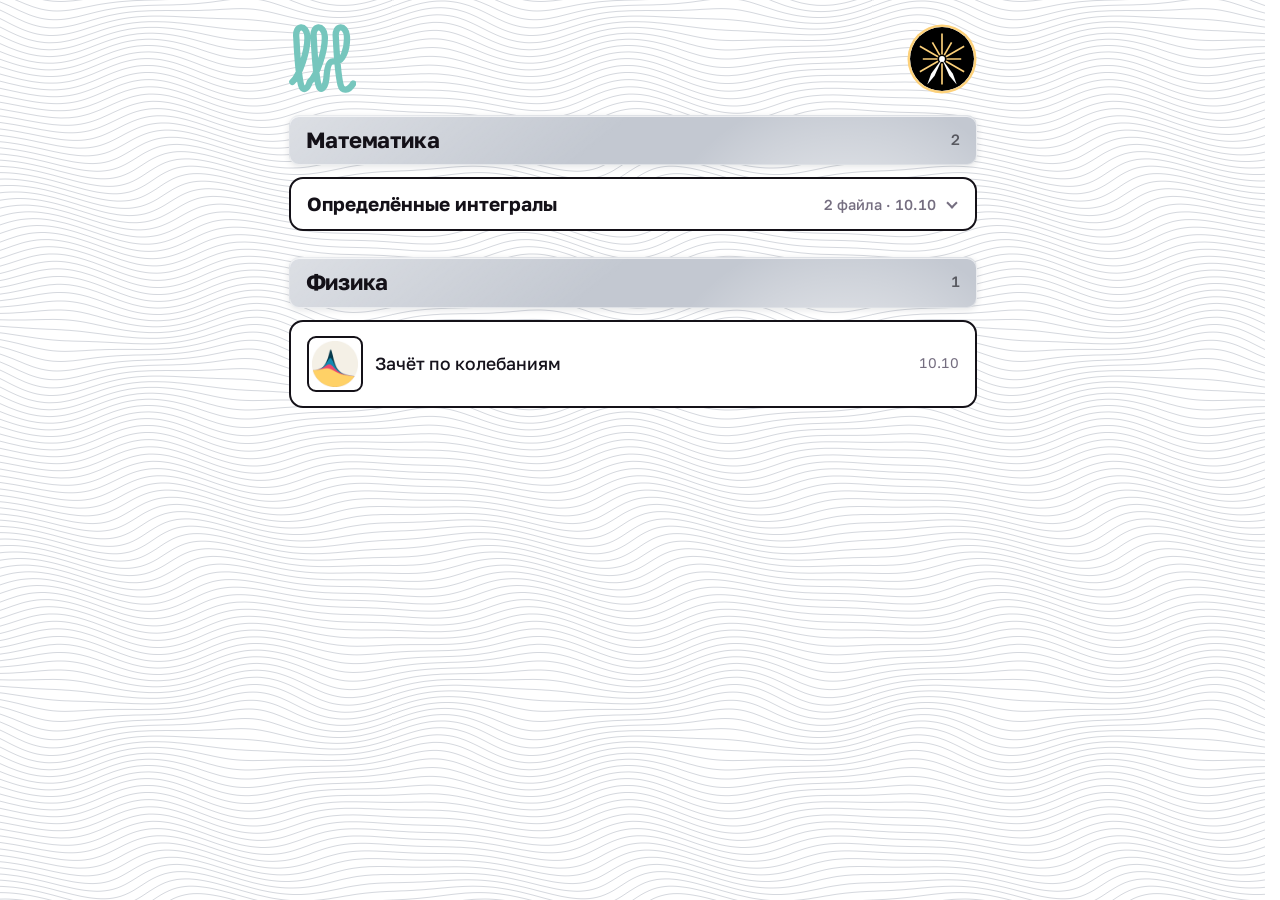
==== commit ad36b175: "11-1: логотип вровень со знаком — поле по линии, высота знака с кольцом, у левого края Co-Authored-B" ====
--- a/index.html
+++ b/index.html
@@ -25,7 +25,7 @@
      экран» берёт имя и иконку наугад. Устроен как у «Лучезарности». -->
 <link rel="manifest" href="manifest.webmanifest">
 <link rel="preload" href="assets/fonts/golos-cyrillic.woff2" as="font" type="font/woff2" crossorigin>
-<link rel="stylesheet" href="assets/style.css?v=10">
+<link rel="stylesheet" href="assets/style.css?v=11">
 </head>
 <body>
 <div class="wrap">
@@ -37,8 +37,11 @@
     <button class="logo petli-btn" type="button" aria-label="11-1">
       <!-- Тот же рисунок, что assets/logo.svg. pathLength="1" — длина
            линии в долях: анимация прописывает её от 0 до 1, не зная
-           настоящей длины. -->
-      <svg class="brand-logo petli" viewBox="0 0 100 100" aria-hidden="true" focusable="false">
+           настоящей длины. Поле рисунка обрезано по самой линии
+           (с обводкой 8 она занимает 7,5–92,5 по ширине и 7–93,8
+           по высоте): в квадрате 0–100 вокруг неё были пустые поля,
+           и логотип выходил мельче знака и отодвинутым от края. -->
+      <svg class="brand-logo petli" viewBox="7.25 6.75 85.5 87.25" aria-hidden="true" focusable="false">
         <g transform="translate(2.5 0)" fill="none" stroke-linecap="round" stroke-linejoin="round">
           <path class="petli-line" pathLength="1" stroke="#76C6BD" stroke-width="8" d="M9 80 C18 72 29 40 28 22 C27 7 12 7 14 24 C15 44 17 72 20 84 C22 92 28 90 31 80 C40 72 51 40 50 22 C49 7 34 7 36 24 C37 44 39 72 42 84 C44 92 50 90 52 76 C53 62 55 54 60 54 H65 C72 54 79 40 78 22 C77 7 62 7 64 24 C65 44 67 72 70 84 C72 92 80 92 86 82"/>
         </g>
--- a/assets/style.css
+++ b/assets/style.css
@@ -138,6 +138,15 @@
    задана самим рисунком. Круглая кнопка только у знака. */
 .znak-btn { border-radius: 50%; }
 
+/* «Петли» — вровень со знаком вместе с его кольцом: 64 + 2 × 2,5.
+   Поле рисунка обрезано по линии (viewBox в разметке), поэтому
+   высота — это высота самой линии, а ширина — по её пропорции
+   85,5 к 87,25. Сдвиг влево на 2,5 снимает отступ шапки, нужный
+   только кольцу знака: линия встаёт вровень с левым краем листов,
+   как кольцо — с правым. */
+.petli { width: 67.6px; height: 69px; }
+.petli-btn { margin-left: -2.5px; }
+
 /* Жёлтое кольцо цвета лучей — только у знака и только на сайте,
    у самого знака его нет: так же, как на «Лучезарности». */
 .znak { border-radius: 50%; box-shadow: 0 0 0 2.5px var(--gold-logo); }
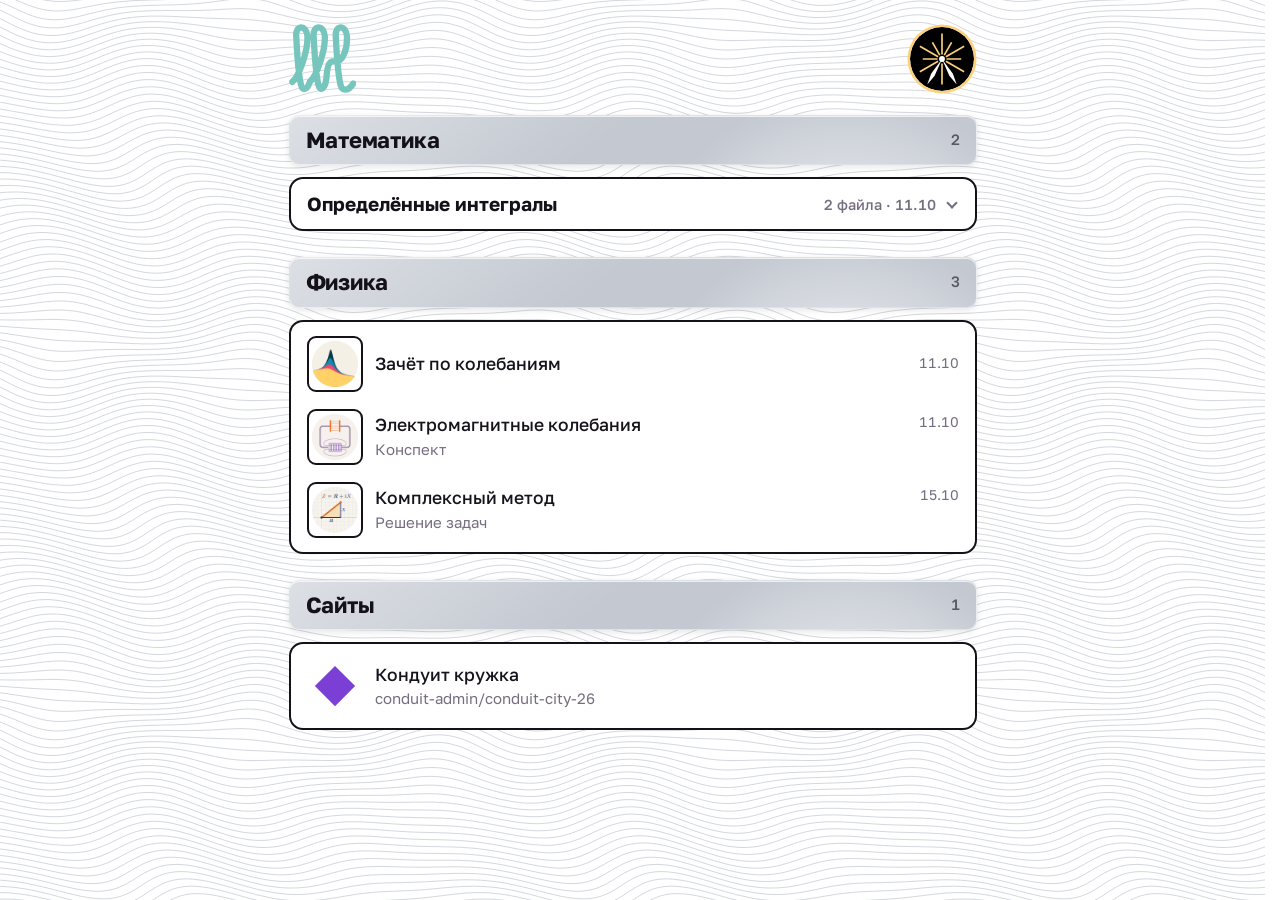
==== commit 18479901: "11-1: раздел «Сайты» — кондуит кружка, как на «Лучезарности»" ====
--- a/index.html
+++ b/index.html
@@ -25,7 +25,7 @@
      экран» берёт имя и иконку наугад. Устроен как у «Лучезарности». -->
 <link rel="manifest" href="manifest.webmanifest">
 <link rel="preload" href="assets/fonts/golos-cyrillic.woff2" as="font" type="font/woff2" crossorigin>
-<link rel="stylesheet" href="assets/style.css?v=11">
+<link rel="stylesheet" href="assets/style.css?v=15">
 </head>
 <body>
 <div class="wrap">
@@ -89,6 +89,6 @@
   <!-- Подвала с «Обновлено …» нет (владелец, 10.10.2026): дата и так
        стоит у каждой строки. -->
 </div>
-<script defer src="assets/app.js?v=6"></script>
+<script defer src="assets/app.js?v=10"></script>
 </body>
 </html>
--- a/assets/style.css
+++ b/assets/style.css
@@ -441,12 +441,165 @@
 
 .nothumb { display: grid; place-items: center; }
 
+/* Значок сайта — на месте миниатюры и той же ширины, чтобы названия
+   стояли по одной линии; сам рисунок 46, как в «Сайтах» на
+   «Лучезарности». Без рамки — у значков своя. */
+.row-logo {
+  display: block;
+  flex: none;
+  width: 56px;
+  height: 56px;
+  padding: 5px;
+  object-fit: contain;
+}
+
 .nothumb::before {
   content: "";
   width: 8px;
   height: 8px;
   border-radius: 50%;
   background: #8A8494;
+}
+
+/* ── таблица результатов ───────────────────────────────── */
+
+/* Таблица свёрнута в строку того же вида, что строки файлов: точка
+   на месте миниатюры, название, дата, шеврон. Раскрытая — под строкой,
+   с теми же полями, что у строк. */
+.res-head {
+  list-style: none;
+  cursor: pointer;
+  -webkit-user-select: none;
+  user-select: none;
+}
+
+/* Дата — вровень с шевроном, а не у верха, как у строк файлов:
+   иначе они стоят лесенкой. */
+.res-head .row-aside { align-self: center; margin-top: 0; }
+
+.res-head::-webkit-details-marker { display: none; }
+.res-head::marker { content: ""; }
+
+.res[open] > .res-head .chev { transform: translateY(3px) rotate(225deg); }
+
+/* Поля — у крайних ячеек, а не у обёртки: подсветка строки под курсором
+   тогда во всю ширину, как у строк файлов, а фамилия и оценка стоят
+   вровень с миниатюрами и датами. */
+.res-body { padding: 4px 0 10px; }
+
+/* Раздельные рамки, а не слитые: при border-collapse: collapse ячейки
+   не скругляются, и подсветка строки выходила с прямыми углами. */
+.res-table {
+  width: 100%;
+  border-collapse: separate;
+  border-spacing: 0;
+  font-variant-numeric: tabular-nums;
+}
+
+.res-table th, .res-table td {
+  padding: 4px 0;
+  text-align: center;
+  vertical-align: middle;
+}
+
+/* Номера задач и подписи столбцов — тихо, как даты. */
+.res-table thead th {
+  padding: 0 0 6px;
+  color: var(--ink-muted);
+  font-size: 14px;
+  font-weight: 500;
+}
+
+/* Строки разделены тонкой чертой: глаз ведёт по своей строке
+   от фамилии до оценки и не съезжает на соседнюю. */
+.res-table thead th { border-bottom: 1px solid var(--line); }
+.res-table tbody tr + tr > * { border-top: 1px solid var(--line); }
+
+/* Подсветка под курсором — скруглённая, как у строк файлов. Черта над
+   подсвеченной строкой и под ней гаснет: из скругления она торчала бы
+   уголками. */
+.res-table tbody tr:hover > * { background: var(--quiet); }
+.res-table tbody tr:hover > :first-child { border-radius: var(--radius-sm) 0 0 var(--radius-sm); }
+.res-table tbody tr:hover > :last-child { border-radius: 0 var(--radius-sm) var(--radius-sm) 0; }
+.res-table tbody tr:hover > *,
+.res-table tbody tr:hover + tr > * { border-top-color: transparent; }
+.res-table:has(tbody tr:first-child:hover) thead th { border-bottom-color: transparent; }
+
+.res-table th.res-name {
+  padding-left: 10px;
+  padding-right: 8px;
+  text-align: left;
+  font-size: 17px;
+  font-weight: 500;
+  white-space: nowrap;
+}
+
+.res-task { width: 36px; }
+
+/* Клетка балла: квадрат 30 с обводкой 2, как задача на «Бумаге». */
+.sc {
+  display: inline-grid;
+  place-items: center;
+  width: 30px;
+  height: 30px;
+  border: var(--frame-sm);
+  border-radius: 8px;
+  background: var(--surface);
+  color: var(--black);
+  font-size: 15px;
+  font-weight: 600;
+  line-height: 1;
+}
+
+/* Полный балл — цвет сделанного со шкалы продвижения. */
+.sc-full { background: #E29AB4; }
+
+/* Ноль — серый край, как у нерешённой задачи: брался, но не вышло. */
+.sc-zero { border-color: var(--line); color: var(--ink-muted); font-weight: 500; }
+
+/* Прочерк — не начинал: клетки нет, только тихая черта. */
+.sc-none { border-color: transparent; background: none; color: var(--ink-muted); font-weight: 400; }
+
+.res-sum { width: 42px; font-size: 17px; font-weight: 700; }
+
+.res-table .res-mark { width: 66px; padding-right: 10px; text-align: right; }
+
+.mark {
+  display: inline-block;
+  min-width: 42px;
+  padding: 1px 8px;
+  border: var(--frame-sm);
+  border-radius: 999px;
+  background: var(--surface);
+  color: var(--black);
+  font-size: 15px;
+  font-weight: 700;
+  line-height: 1.5;
+  text-align: center;
+}
+
+/* Пятёрка — жёлтая пилюля в той же обводке. Золото на чёрном было
+   слишком сильным (владелец, 11.10.2026). */
+.mark-top { background: var(--gold-logo); }
+
+.res-note {
+  margin: 10px 0 0;
+  padding: 0 10px;
+  color: var(--ink-muted);
+  font-size: 15px;
+}
+
+/* На телефоне в 375 таблица должна влезть без прокрутки вбок:
+   клетки и пилюли мельче, фамилия чуть мельче. */
+@media (max-width: 420px) {
+  .res-task { width: 27px; }
+  .sc { width: 24px; height: 24px; border-radius: 7px; font-size: 13.5px; }
+  .res-table th.res-name { font-size: 15px; padding-left: 6px; padding-right: 8px; }
+  .res-sum { width: 34px; padding-left: 3px; font-size: 15.5px; }
+  .res-table .res-mark { width: 48px; padding-right: 6px; }
+  .res-note { padding: 0 6px; }
+  .res-table thead th { font-size: 12.5px; }
+  .mark { min-width: 34px; padding: 1px 5px; font-size: 14px; }
 }
 
 /* ── пустое и каркас ───────────────────────────────────── */
@@ -473,5 +626,6 @@
 
 @media (max-width: 420px) {
   .row { gap: 10px; padding: 8px 6px; }
-  .thumb, .nothumb { width: 48px; height: 48px; }
-}
+  .thumb, .nothumb, .row-logo { width: 48px; height: 48px; }
+  .row-logo { padding: 3px; }
+}
